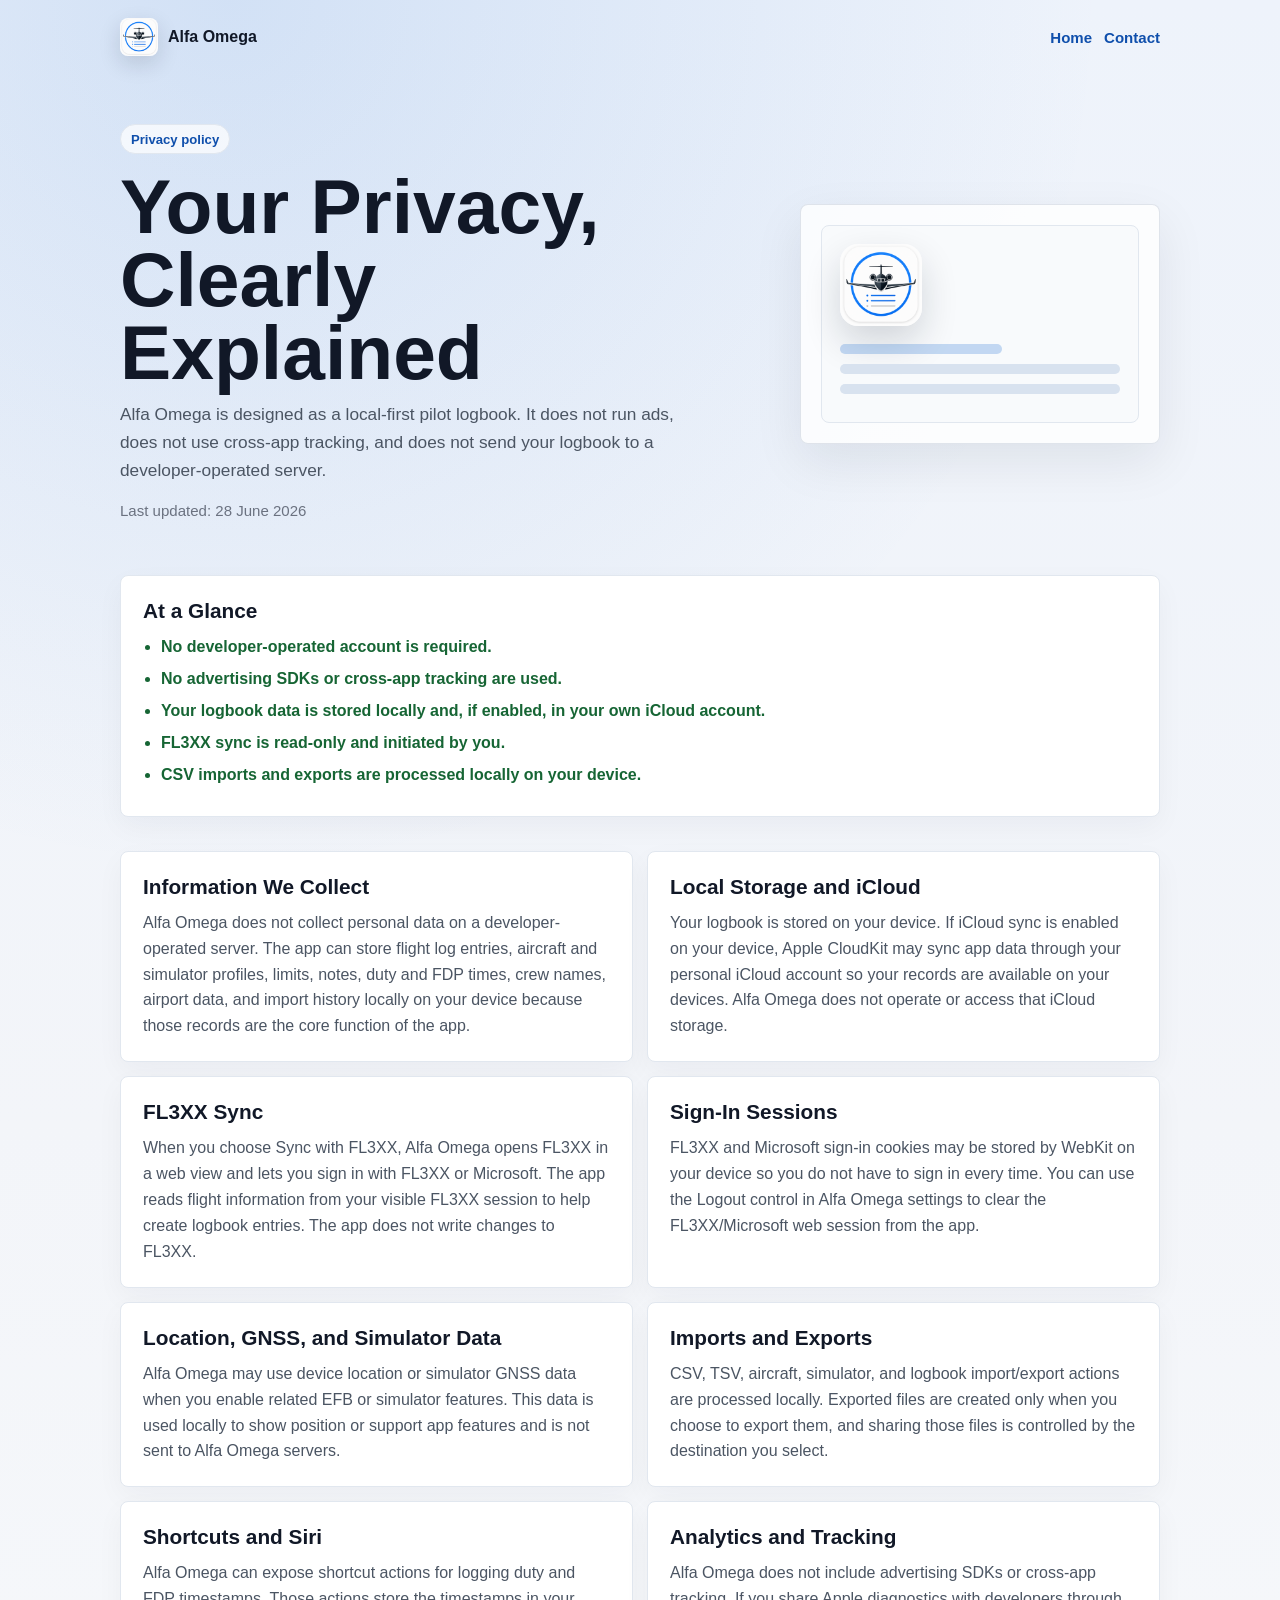
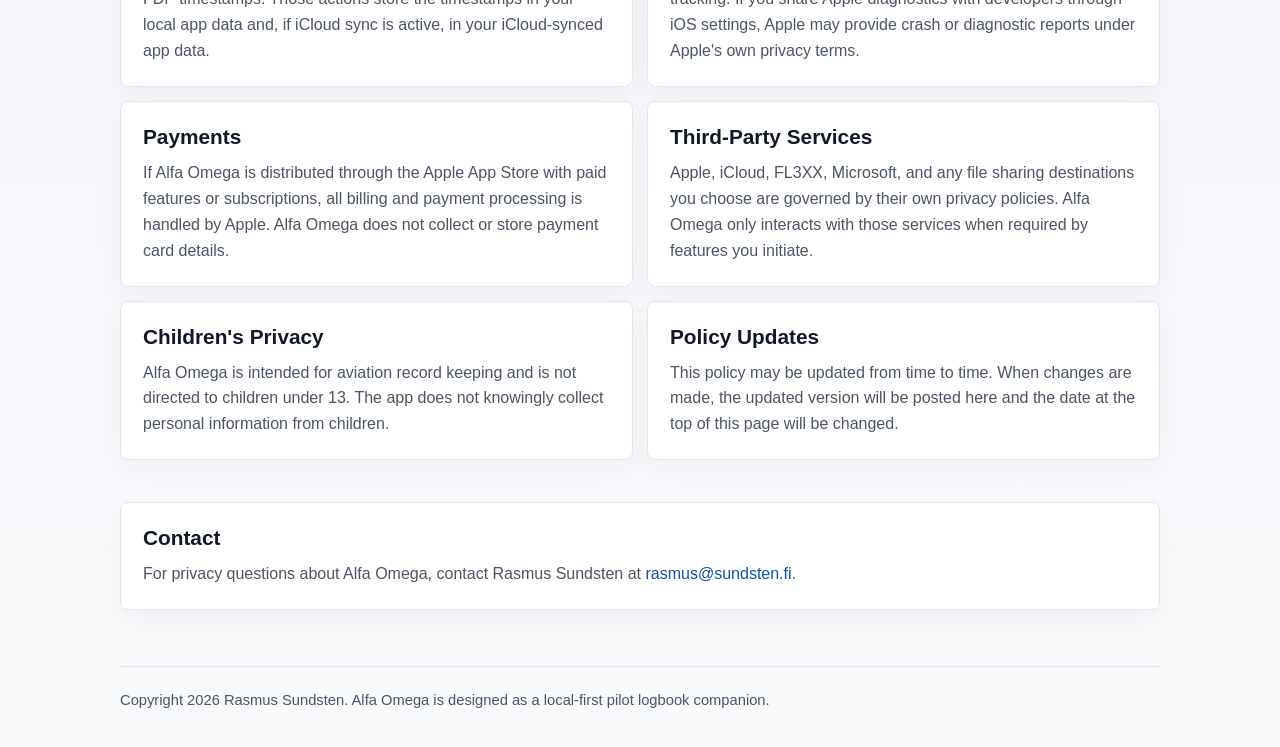
==== privacy-policy/index.html @ 5c8e9109 "Publish static site for GitHub Pages" ====
<!doctype html>
<html lang="en">
<head>
  <meta charset="utf-8">
  <meta name="viewport" content="width=device-width, initial-scale=1">
  <meta name="description" content="Alfa Omega privacy policy.">
  <title>Alfa Omega Privacy Policy</title>
  <link rel="stylesheet" href="../styles.css">
</head>
<body>
  <header class="shell nav">
    <a class="brand" href="../" aria-label="Alfa Omega home">
      <img src="../assets/alfa-omega-icon.png" alt="">
      <span>Alfa Omega</span>
    </a>
    <nav class="nav-links" aria-label="Page navigation">
      <a href="../">Home</a>
      <a href="#contact">Contact</a>
    </nav>
  </header>

  <main>
    <section class="shell hero">
      <div class="hero-copy">
        <span class="pill">Privacy policy</span>
        <h1>Your Privacy, Clearly Explained</h1>
        <p class="lead">Alfa Omega is designed as a local-first pilot logbook. It does not run ads, does not use cross-app tracking, and does not send your logbook to a developer-operated server.</p>
        <p class="meta">Last updated: 28 June 2026</p>
      </div>
      <aside class="device" aria-label="Alfa Omega app icon">
        <div class="device-screen">
          <img class="app-icon" src="../assets/alfa-omega-icon.png" alt="Alfa Omega app icon">
          <div class="mock-line short"></div>
          <div class="mock-line"></div>
          <div class="mock-line"></div>
        </div>
      </aside>
    </section>

    <section class="shell band">
      <article class="card summary">
        <h2>At a Glance</h2>
        <ul>
          <li>No developer-operated account is required.</li>
          <li>No advertising SDKs or cross-app tracking are used.</li>
          <li>Your logbook data is stored locally and, if enabled, in your own iCloud account.</li>
          <li>FL3XX sync is read-only and initiated by you.</li>
          <li>CSV imports and exports are processed locally on your device.</li>
        </ul>
      </article>
    </section>

    <section class="shell policy">
      <div class="grid">
        <article class="card">
          <h2>Information We Collect</h2>
          <p>Alfa Omega does not collect personal data on a developer-operated server. The app can store flight log entries, aircraft and simulator profiles, limits, notes, duty and FDP times, crew names, airport data, and import history locally on your device because those records are the core function of the app.</p>
        </article>
        <article class="card">
          <h2>Local Storage and iCloud</h2>
          <p>Your logbook is stored on your device. If iCloud sync is enabled on your device, Apple CloudKit may sync app data through your personal iCloud account so your records are available on your devices. Alfa Omega does not operate or access that iCloud storage.</p>
        </article>
        <article class="card">
          <h2>FL3XX Sync</h2>
          <p>When you choose Sync with FL3XX, Alfa Omega opens FL3XX in a web view and lets you sign in with FL3XX or Microsoft. The app reads flight information from your visible FL3XX session to help create logbook entries. The app does not write changes to FL3XX.</p>
        </article>
        <article class="card">
          <h2>Sign-In Sessions</h2>
          <p>FL3XX and Microsoft sign-in cookies may be stored by WebKit on your device so you do not have to sign in every time. You can use the Logout control in Alfa Omega settings to clear the FL3XX/Microsoft web session from the app.</p>
        </article>
        <article class="card">
          <h2>Location, GNSS, and Simulator Data</h2>
          <p>Alfa Omega may use device location or simulator GNSS data when you enable related EFB or simulator features. This data is used locally to show position or support app features and is not sent to Alfa Omega servers.</p>
        </article>
        <article class="card">
          <h2>Imports and Exports</h2>
          <p>CSV, TSV, aircraft, simulator, and logbook import/export actions are processed locally. Exported files are created only when you choose to export them, and sharing those files is controlled by the destination you select.</p>
        </article>
        <article class="card">
          <h2>Shortcuts and Siri</h2>
          <p>Alfa Omega can expose shortcut actions for logging duty and FDP timestamps. Those actions store the timestamps in your local app data and, if iCloud sync is active, in your iCloud-synced app data.</p>
        </article>
        <article class="card">
          <h2>Analytics and Tracking</h2>
          <p>Alfa Omega does not include advertising SDKs or cross-app tracking. If you share Apple diagnostics with developers through iOS settings, Apple may provide crash or diagnostic reports under Apple's own privacy terms.</p>
        </article>
        <article class="card">
          <h2>Payments</h2>
          <p>If Alfa Omega is distributed through the Apple App Store with paid features or subscriptions, all billing and payment processing is handled by Apple. Alfa Omega does not collect or store payment card details.</p>
        </article>
        <article class="card">
          <h2>Third-Party Services</h2>
          <p>Apple, iCloud, FL3XX, Microsoft, and any file sharing destinations you choose are governed by their own privacy policies. Alfa Omega only interacts with those services when required by features you initiate.</p>
        </article>
        <article class="card">
          <h2>Children's Privacy</h2>
          <p>Alfa Omega is intended for aviation record keeping and is not directed to children under 13. The app does not knowingly collect personal information from children.</p>
        </article>
        <article class="card">
          <h2>Policy Updates</h2>
          <p>This policy may be updated from time to time. When changes are made, the updated version will be posted here and the date at the top of this page will be changed.</p>
        </article>
      </div>
    </section>

    <section id="contact" class="shell contact">
      <article class="card">
        <h2>Contact</h2>
        <p>For privacy questions about Alfa Omega, contact Rasmus Sundsten at <a href="mailto:rasmus@sundsten.fi">rasmus@sundsten.fi</a>.</p>
      </article>
    </section>
  </main>

  <footer class="shell footer">
    <p>Copyright 2026 Rasmus Sundsten. Alfa Omega is designed as a local-first pilot logbook companion.</p>
  </footer>
</body>
</html>
---- styles.css ----
:root {
  color-scheme: light;
  --bg: #f3f5f9;
  --panel: #ffffff;
  --ink: #111827;
  --muted: #4b5563;
  --soft: #6b7280;
  --line: #e1e7ef;
  --accent: #1769d1;
  --accent-strong: #0f4fac;
  --ok: #166534;
  --shadow: 0 18px 50px rgba(15, 23, 42, 0.08);
}

* {
  box-sizing: border-box;
}

html {
  scroll-behavior: smooth;
}

body {
  margin: 0;
  font-family: -apple-system, BlinkMacSystemFont, "SF Pro Text", "Segoe UI", Roboto, Arial, sans-serif;
  background:
    radial-gradient(circle at 18% 0%, rgba(23, 105, 209, 0.13), transparent 34%),
    linear-gradient(180deg, #eef3fb 0%, var(--bg) 48%, #f8fafc 100%);
  color: var(--ink);
}

a {
  color: var(--accent-strong);
  text-decoration: none;
}

a:hover {
  text-decoration: underline;
}

.shell {
  width: min(1040px, calc(100% - 32px));
  margin: 0 auto;
}

.nav {
  display: flex;
  align-items: center;
  justify-content: space-between;
  gap: 16px;
  padding: 18px 0;
}

.brand {
  display: inline-flex;
  align-items: center;
  gap: 10px;
  color: var(--ink);
  font-weight: 800;
}

.brand img {
  width: 38px;
  height: 38px;
  border-radius: 8px;
  box-shadow: 0 8px 22px rgba(15, 23, 42, 0.14);
}

.nav-links {
  display: flex;
  align-items: center;
  gap: 12px;
  font-size: 0.94rem;
  font-weight: 700;
}

.button {
  display: inline-flex;
  align-items: center;
  justify-content: center;
  min-height: 40px;
  padding: 0 14px;
  border: 1px solid rgba(23, 105, 209, 0.25);
  border-radius: 8px;
  background: var(--accent);
  color: #fff;
  font-weight: 800;
  box-shadow: 0 12px 28px rgba(23, 105, 209, 0.22);
}

.button:hover {
  text-decoration: none;
  background: var(--accent-strong);
}

.hero {
  display: grid;
  grid-template-columns: minmax(0, 1.1fr) minmax(260px, 0.9fr);
  gap: 28px;
  align-items: center;
  padding: 50px 0 34px;
}

.hero-copy {
  min-width: 0;
}

.pill {
  display: inline-flex;
  align-items: center;
  gap: 8px;
  min-height: 30px;
  padding: 0 10px;
  border: 1px solid var(--line);
  border-radius: 999px;
  background: rgba(255, 255, 255, 0.72);
  color: var(--accent-strong);
  font-size: 0.82rem;
  font-weight: 800;
}

h1 {
  margin: 16px 0 12px;
  font-size: clamp(2.35rem, 6vw, 4.8rem);
  line-height: 0.95;
  letter-spacing: 0;
}

h2 {
  margin: 0 0 10px;
  font-size: 1.3rem;
  line-height: 1.25;
}

p,
li {
  color: var(--muted);
  line-height: 1.62;
}

p {
  margin: 0;
}

.lead {
  max-width: 680px;
  font-size: 1.08rem;
}

.meta {
  margin-top: 14px;
  color: var(--soft);
  font-size: 0.94rem;
}

.device {
  justify-self: end;
  width: min(100%, 360px);
  border: 1px solid rgba(148, 163, 184, 0.28);
  border-radius: 8px;
  background: rgba(255, 255, 255, 0.8);
  box-shadow: var(--shadow);
  padding: 20px;
}

.device-screen {
  border: 1px solid var(--line);
  border-radius: 8px;
  background: #f8fafc;
  padding: 18px;
}

.app-icon {
  width: 82px;
  height: 82px;
  border-radius: 18px;
  display: block;
  margin-bottom: 18px;
  box-shadow: 0 16px 36px rgba(15, 23, 42, 0.16);
}

.mock-line {
  height: 10px;
  margin: 10px 0;
  border-radius: 999px;
  background: #d8e2ef;
}

.mock-line.short {
  width: 58%;
  background: rgba(23, 105, 209, 0.24);
}

.mock-row {
  display: grid;
  grid-template-columns: 1fr 64px;
  gap: 12px;
  align-items: center;
  margin-top: 18px;
  padding-top: 16px;
  border-top: 1px solid var(--line);
}

.mock-badge {
  min-height: 34px;
  border-radius: 8px;
  background: #e8f1ff;
}

.band {
  padding: 18px 0;
}

.card {
  background: var(--panel);
  border: 1px solid var(--line);
  border-radius: 8px;
  padding: 22px;
  box-shadow: 0 10px 28px rgba(15, 23, 42, 0.04);
}

.summary ul {
  margin: 8px 0 0;
  padding-left: 18px;
}

.summary li {
  margin: 6px 0;
  color: var(--ok);
  font-weight: 700;
}

.grid {
  display: grid;
  grid-template-columns: repeat(2, minmax(0, 1fr));
  gap: 14px;
}

.policy {
  display: grid;
  gap: 14px;
  padding: 16px 0 42px;
}

.contact {
  margin-bottom: 56px;
}

.footer {
  border-top: 1px solid var(--line);
  padding: 22px 0 34px;
  color: var(--soft);
  font-size: 0.92rem;
}

@media (max-width: 780px) {
  .shell {
    width: min(100% - 28px, 1040px);
  }

  .nav {
    align-items: flex-start;
    flex-direction: column;
  }

  .hero {
    grid-template-columns: 1fr;
    padding-top: 28px;
  }

  .device {
    justify-self: stretch;
    width: 100%;
  }

  .grid {
    grid-template-columns: 1fr;
  }
}
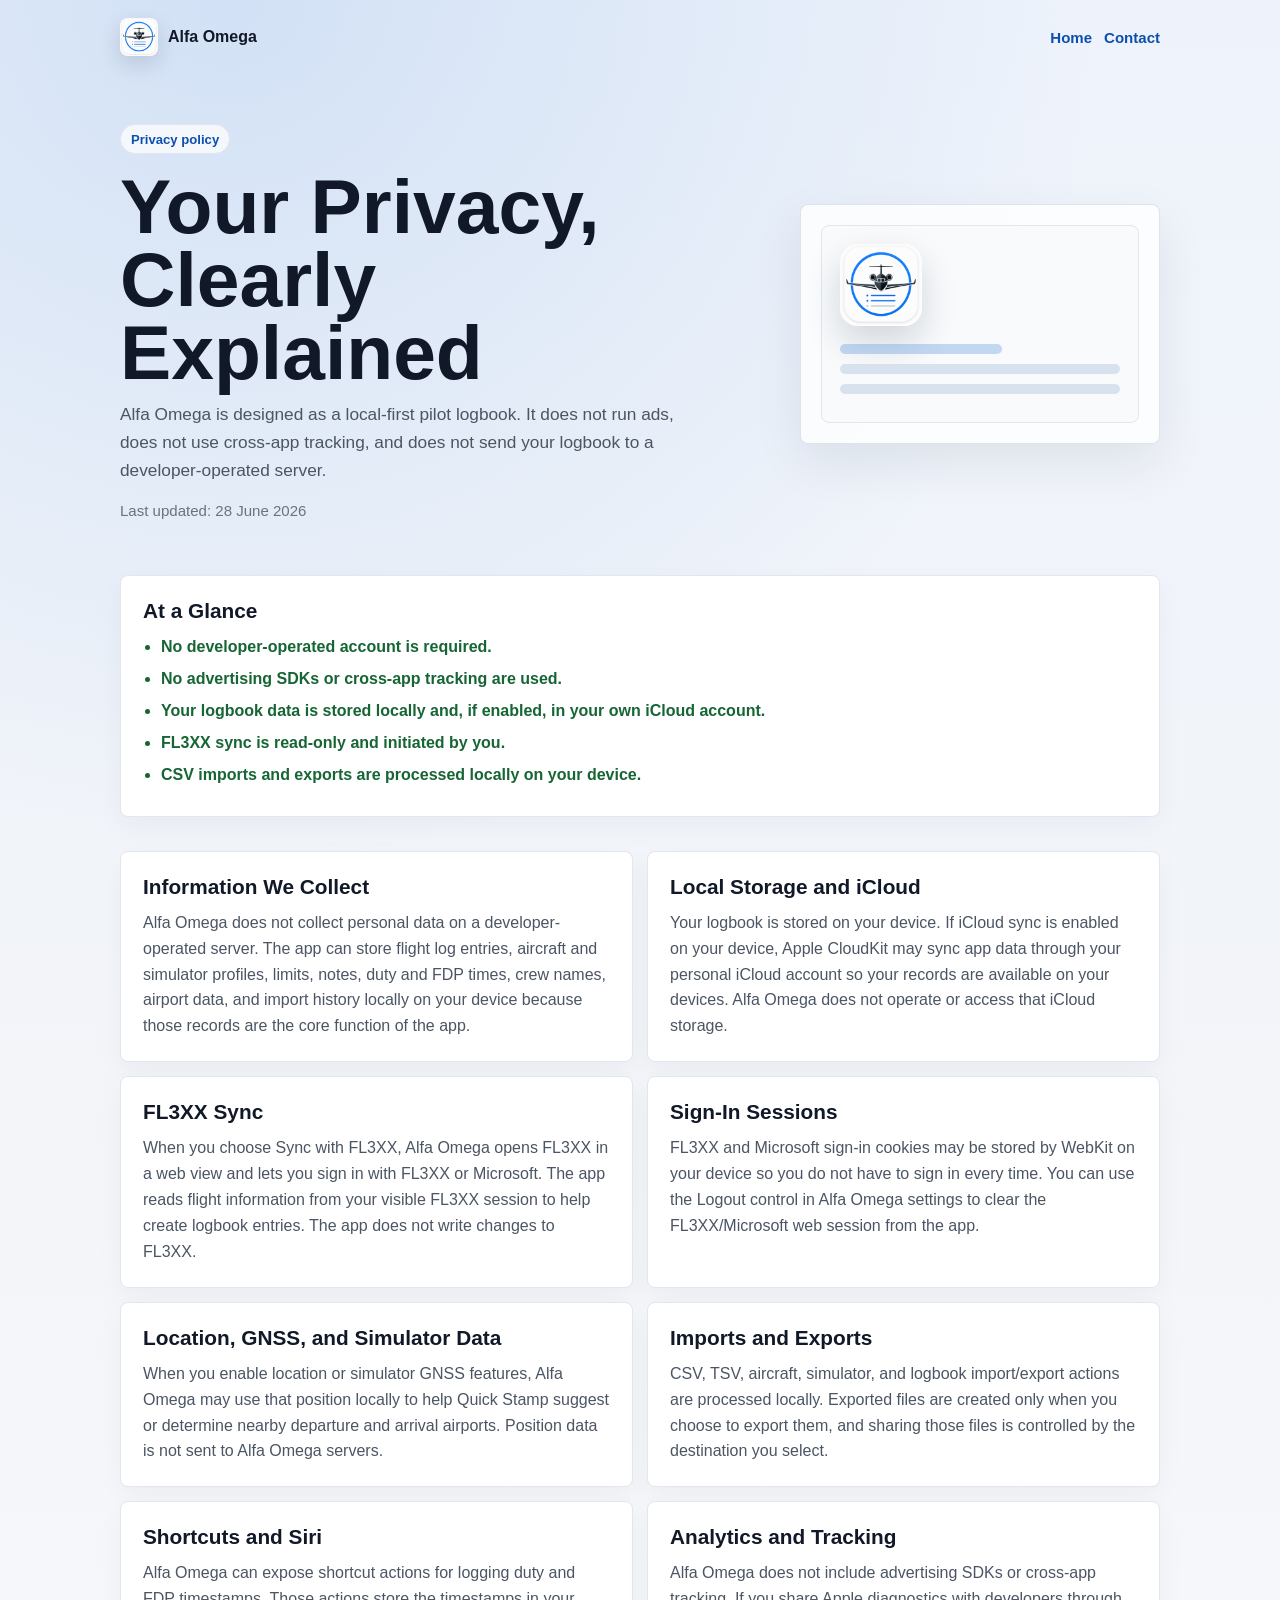
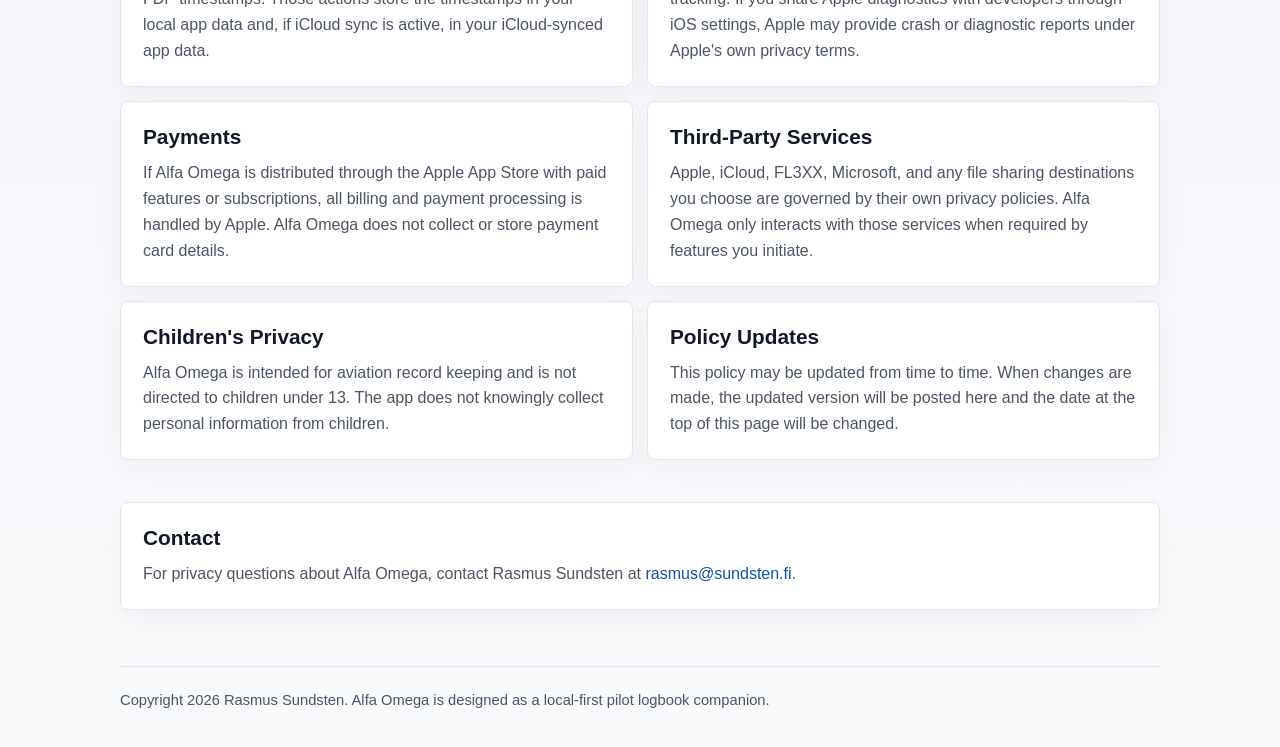
==== commit fd24aa8e: "Clarify GNSS privacy wording" ====
--- a/privacy-policy/index.html
+++ b/privacy-policy/index.html
@@ -70,7 +70,7 @@
         </article>
         <article class="card">
           <h2>Location, GNSS, and Simulator Data</h2>
-          <p>Alfa Omega may use device location or simulator GNSS data when you enable related EFB or simulator features. This data is used locally to show position or support app features and is not sent to Alfa Omega servers.</p>
+          <p>When you enable location or simulator GNSS features, Alfa Omega may use that position locally to help Quick Stamp suggest or determine nearby departure and arrival airports. Position data is not sent to Alfa Omega servers.</p>
         </article>
         <article class="card">
           <h2>Imports and Exports</h2>
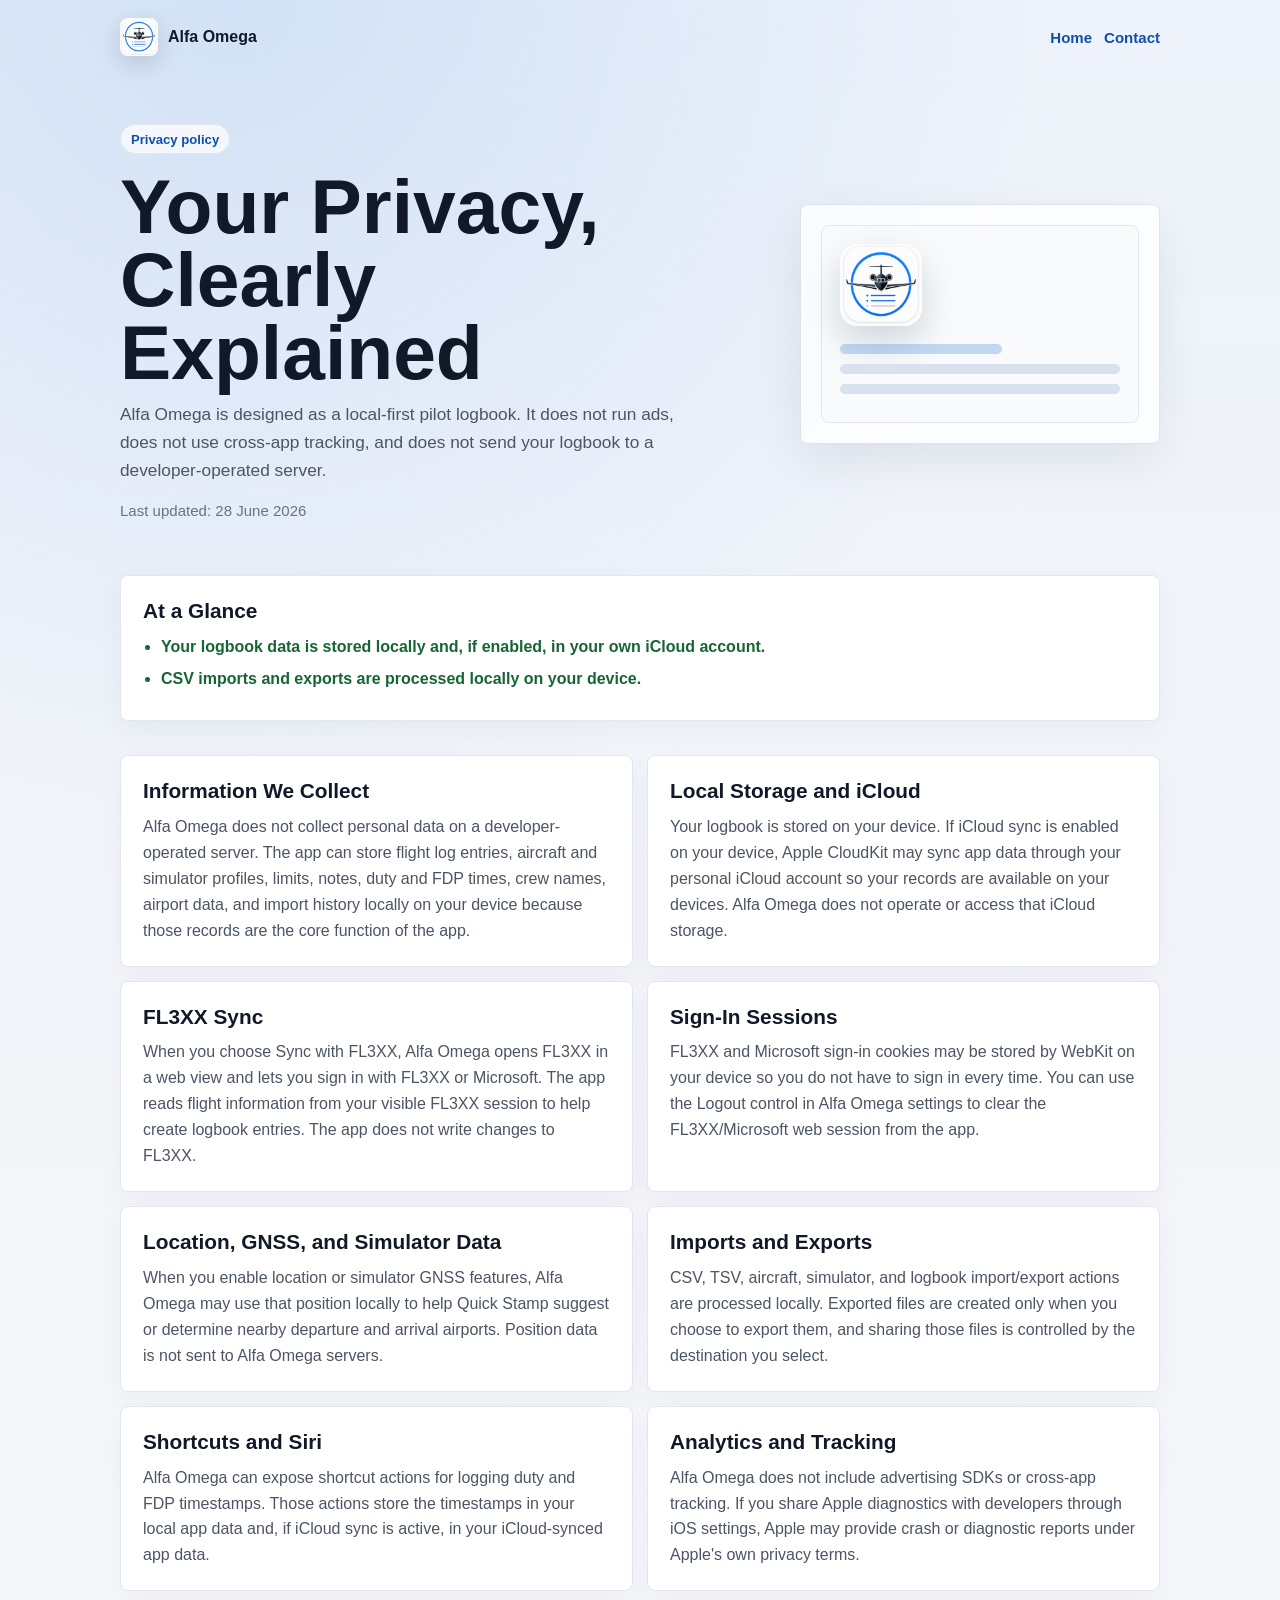
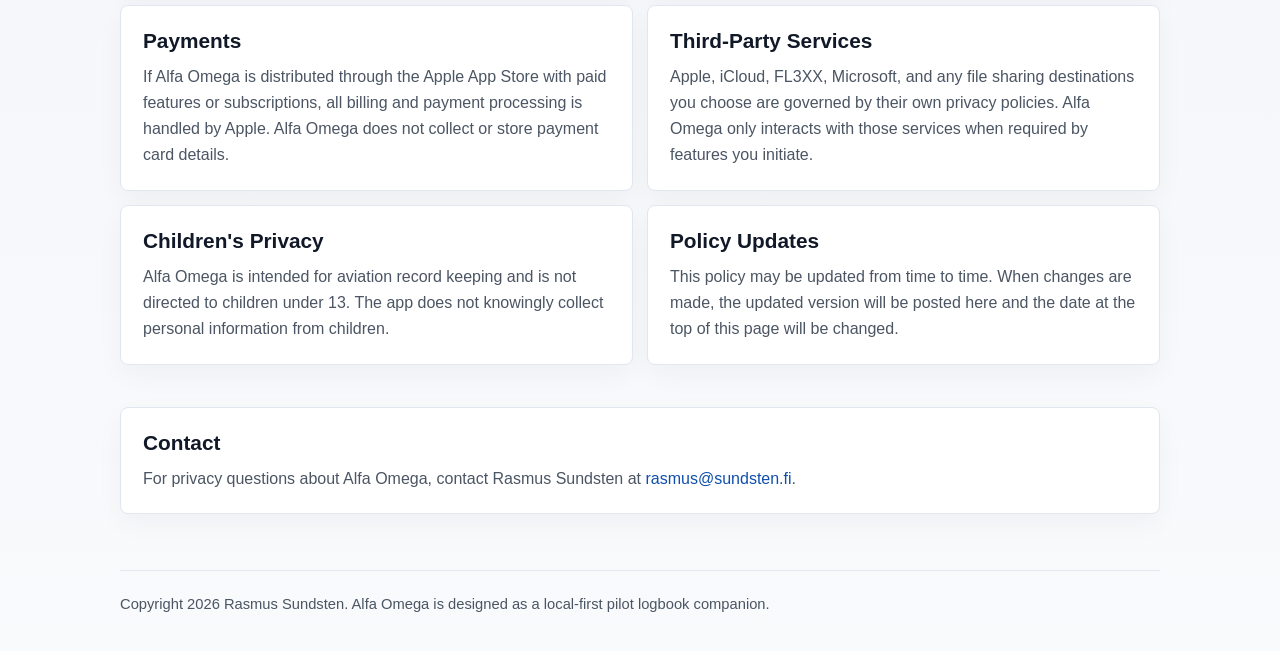
==== commit 900d3a93: "Remove redundant privacy bullets" ====
--- a/privacy-policy/index.html
+++ b/privacy-policy/index.html
@@ -41,10 +41,7 @@
       <article class="card summary">
         <h2>At a Glance</h2>
         <ul>
-          <li>No developer-operated account is required.</li>
-          <li>No advertising SDKs or cross-app tracking are used.</li>
           <li>Your logbook data is stored locally and, if enabled, in your own iCloud account.</li>
-          <li>FL3XX sync is read-only and initiated by you.</li>
           <li>CSV imports and exports are processed locally on your device.</li>
         </ul>
       </article>
@@ -116,4 +113,3 @@
   </footer>
 </body>
 </html>
-
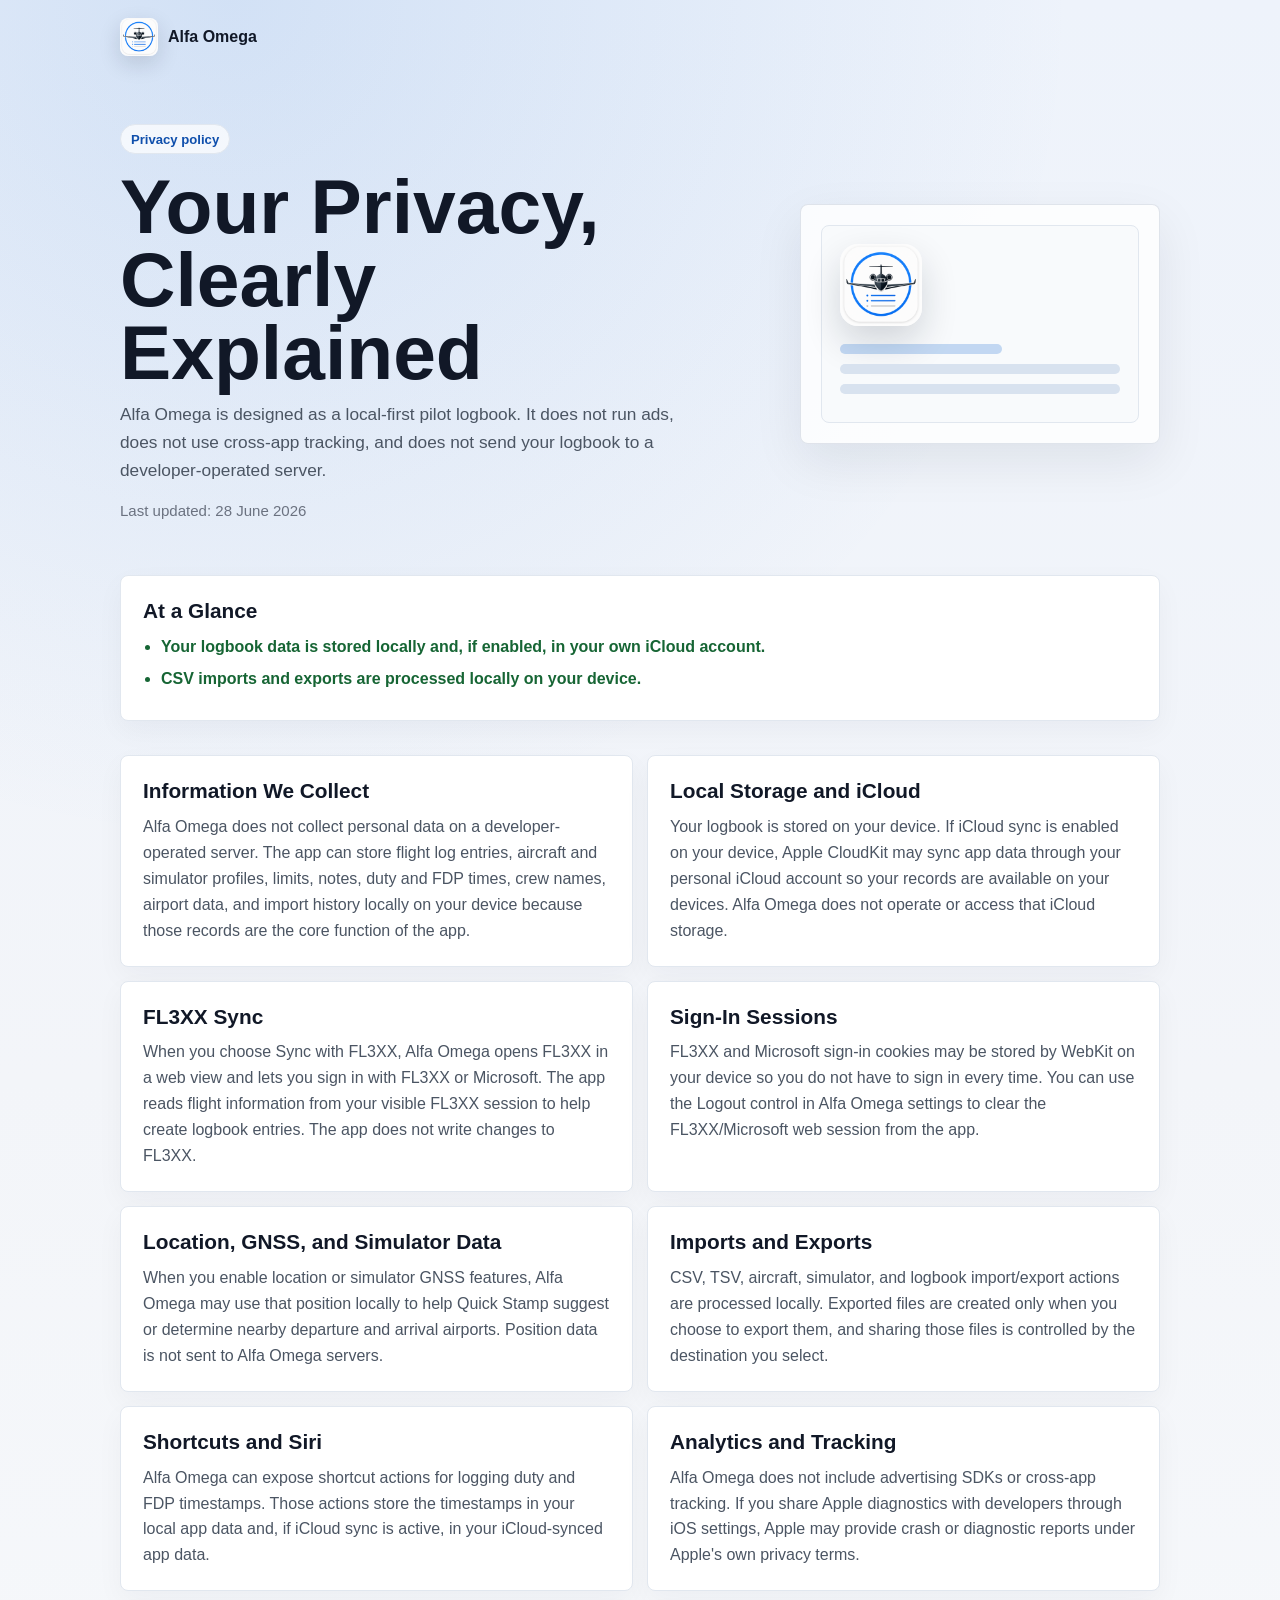
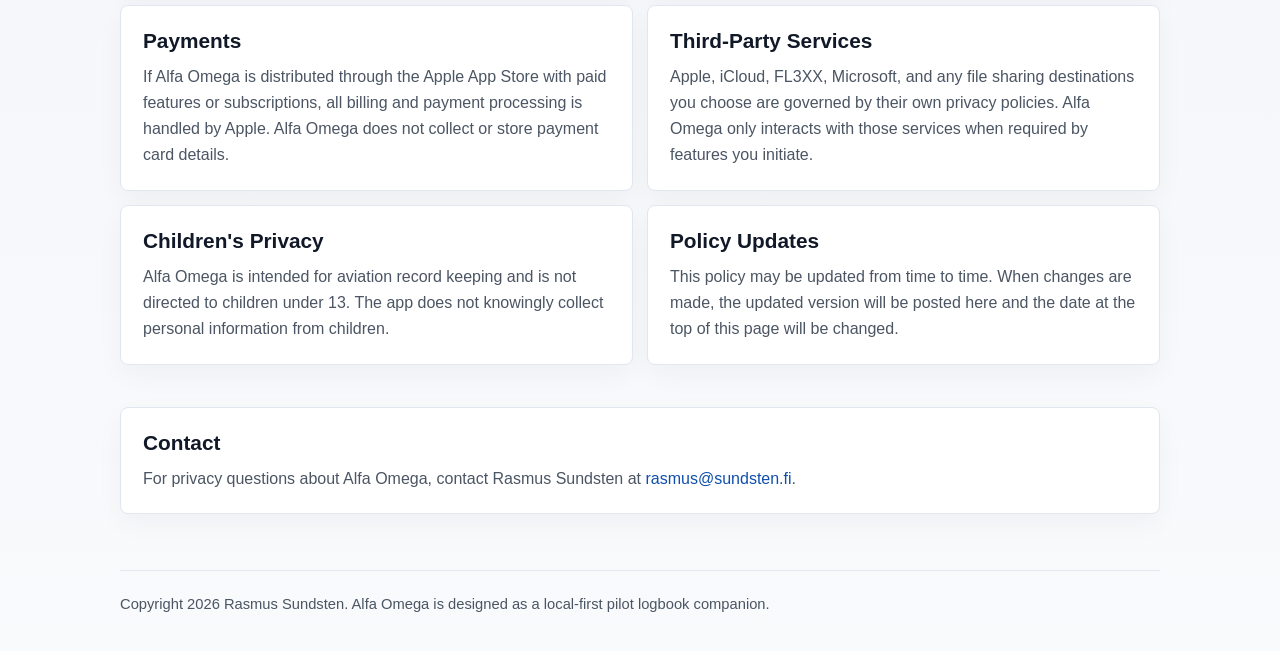
==== commit af0343e1: "Remove landing page navigation" ====
--- a/privacy-policy/index.html
+++ b/privacy-policy/index.html
@@ -13,10 +13,6 @@
       <img src="../assets/alfa-omega-icon.png" alt="">
       <span>Alfa Omega</span>
     </a>
-    <nav class="nav-links" aria-label="Page navigation">
-      <a href="../">Home</a>
-      <a href="#contact">Contact</a>
-    </nav>
   </header>
 
   <main>
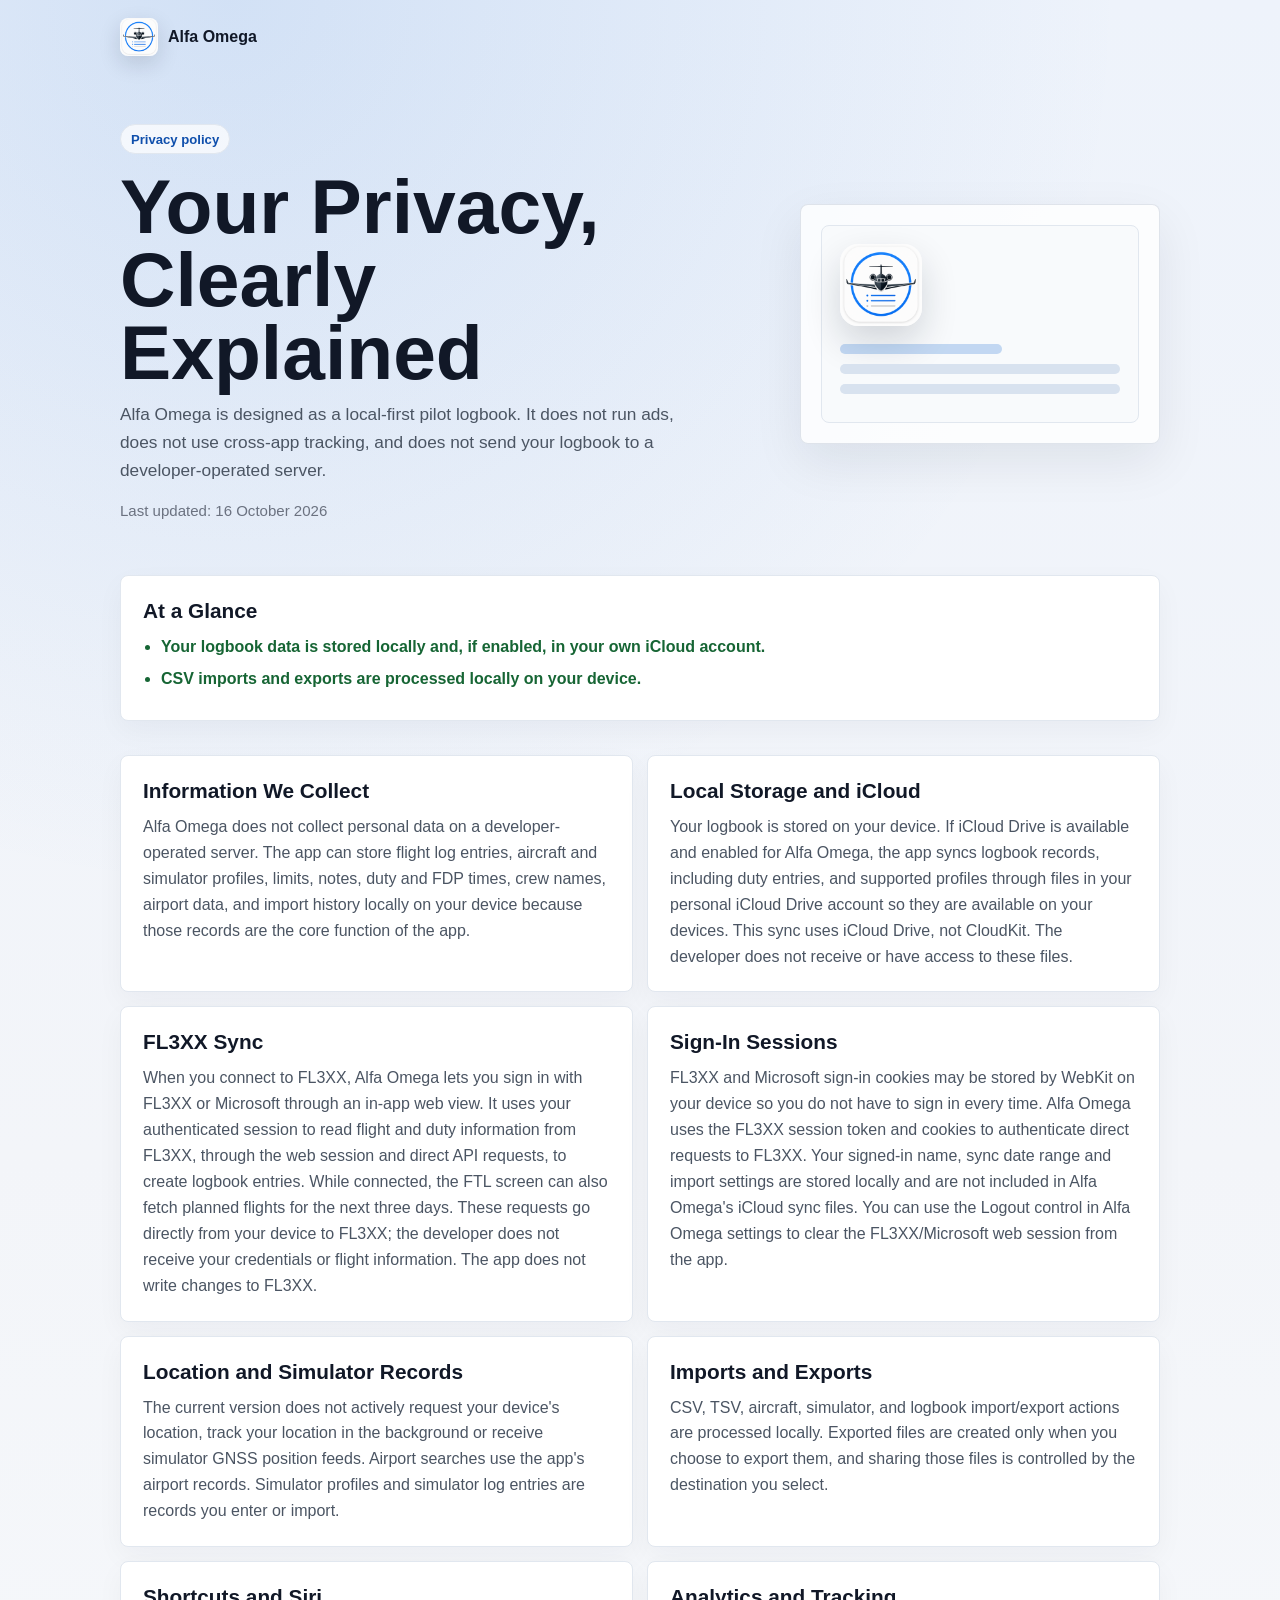
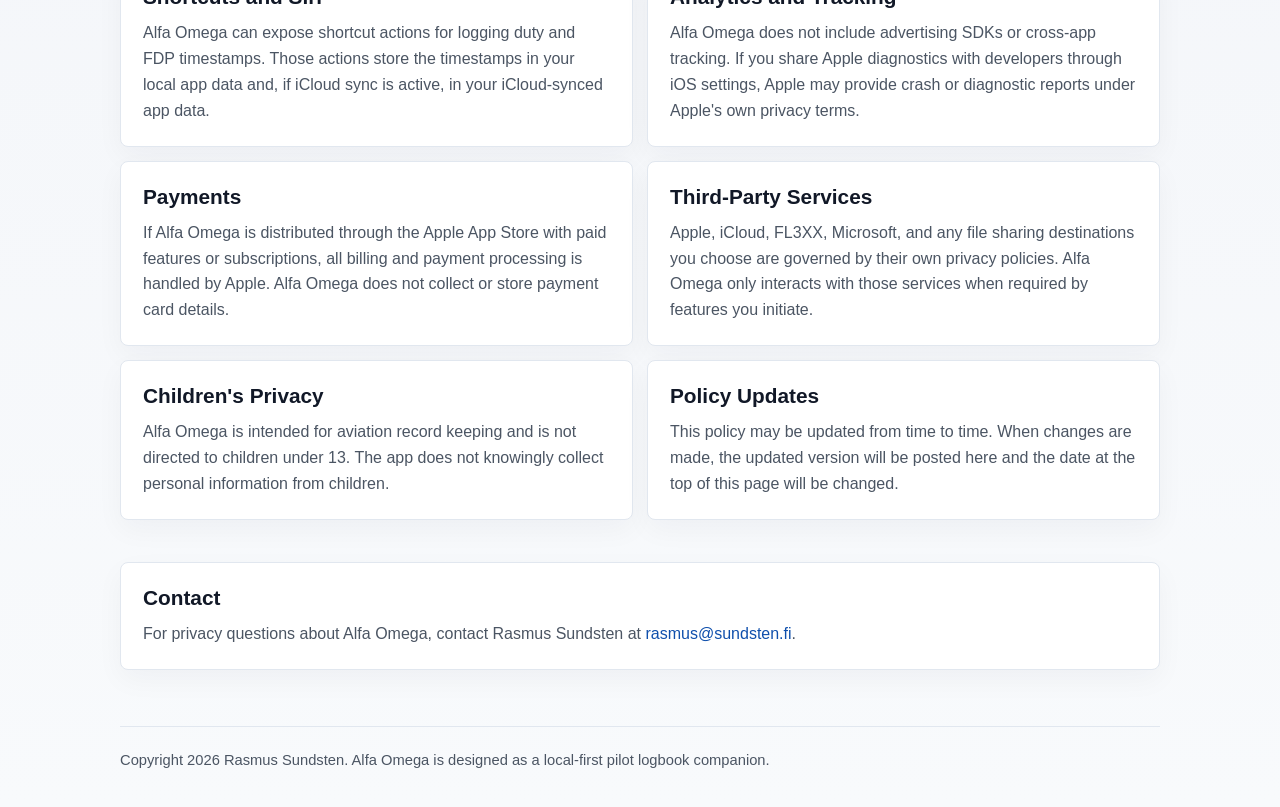
==== commit 9378eab5: "Publish corrected Alfa Omega privacy policy dated 16 October 2026" ====
--- a/privacy-policy/index.html
+++ b/privacy-policy/index.html
@@ -21,7 +21,7 @@
         <span class="pill">Privacy policy</span>
         <h1>Your Privacy, Clearly Explained</h1>
         <p class="lead">Alfa Omega is designed as a local-first pilot logbook. It does not run ads, does not use cross-app tracking, and does not send your logbook to a developer-operated server.</p>
-        <p class="meta">Last updated: 28 June 2026</p>
+        <p class="meta">Last updated: 16 October 2026</p>
       </div>
       <aside class="device" aria-label="Alfa Omega app icon">
         <div class="device-screen">
@@ -51,19 +51,19 @@
         </article>
         <article class="card">
           <h2>Local Storage and iCloud</h2>
-          <p>Your logbook is stored on your device. If iCloud sync is enabled on your device, Apple CloudKit may sync app data through your personal iCloud account so your records are available on your devices. Alfa Omega does not operate or access that iCloud storage.</p>
+          <p>Your logbook is stored on your device. If iCloud Drive is available and enabled for Alfa Omega, the app syncs logbook records, including duty entries, and supported profiles through files in your personal iCloud Drive account so they are available on your devices. This sync uses iCloud Drive, not CloudKit. The developer does not receive or have access to these files.</p>
         </article>
         <article class="card">
           <h2>FL3XX Sync</h2>
-          <p>When you choose Sync with FL3XX, Alfa Omega opens FL3XX in a web view and lets you sign in with FL3XX or Microsoft. The app reads flight information from your visible FL3XX session to help create logbook entries. The app does not write changes to FL3XX.</p>
+          <p>When you connect to FL3XX, Alfa Omega lets you sign in with FL3XX or Microsoft through an in-app web view. It uses your authenticated session to read flight and duty information from FL3XX, through the web session and direct API requests, to create logbook entries. While connected, the FTL screen can also fetch planned flights for the next three days. These requests go directly from your device to FL3XX; the developer does not receive your credentials or flight information. The app does not write changes to FL3XX.</p>
         </article>
         <article class="card">
           <h2>Sign-In Sessions</h2>
-          <p>FL3XX and Microsoft sign-in cookies may be stored by WebKit on your device so you do not have to sign in every time. You can use the Logout control in Alfa Omega settings to clear the FL3XX/Microsoft web session from the app.</p>
+          <p>FL3XX and Microsoft sign-in cookies may be stored by WebKit on your device so you do not have to sign in every time. Alfa Omega uses the FL3XX session token and cookies to authenticate direct requests to FL3XX. Your signed-in name, sync date range and import settings are stored locally and are not included in Alfa Omega's iCloud sync files. You can use the Logout control in Alfa Omega settings to clear the FL3XX/Microsoft web session from the app.</p>
         </article>
         <article class="card">
-          <h2>Location, GNSS, and Simulator Data</h2>
-          <p>When you enable location or simulator GNSS features, Alfa Omega may use that position locally to help Quick Stamp suggest or determine nearby departure and arrival airports. Position data is not sent to Alfa Omega servers.</p>
+          <h2>Location and Simulator Records</h2>
+          <p>The current version does not actively request your device's location, track your location in the background or receive simulator GNSS position feeds. Airport searches use the app's airport records. Simulator profiles and simulator log entries are records you enter or import.</p>
         </article>
         <article class="card">
           <h2>Imports and Exports</h2>
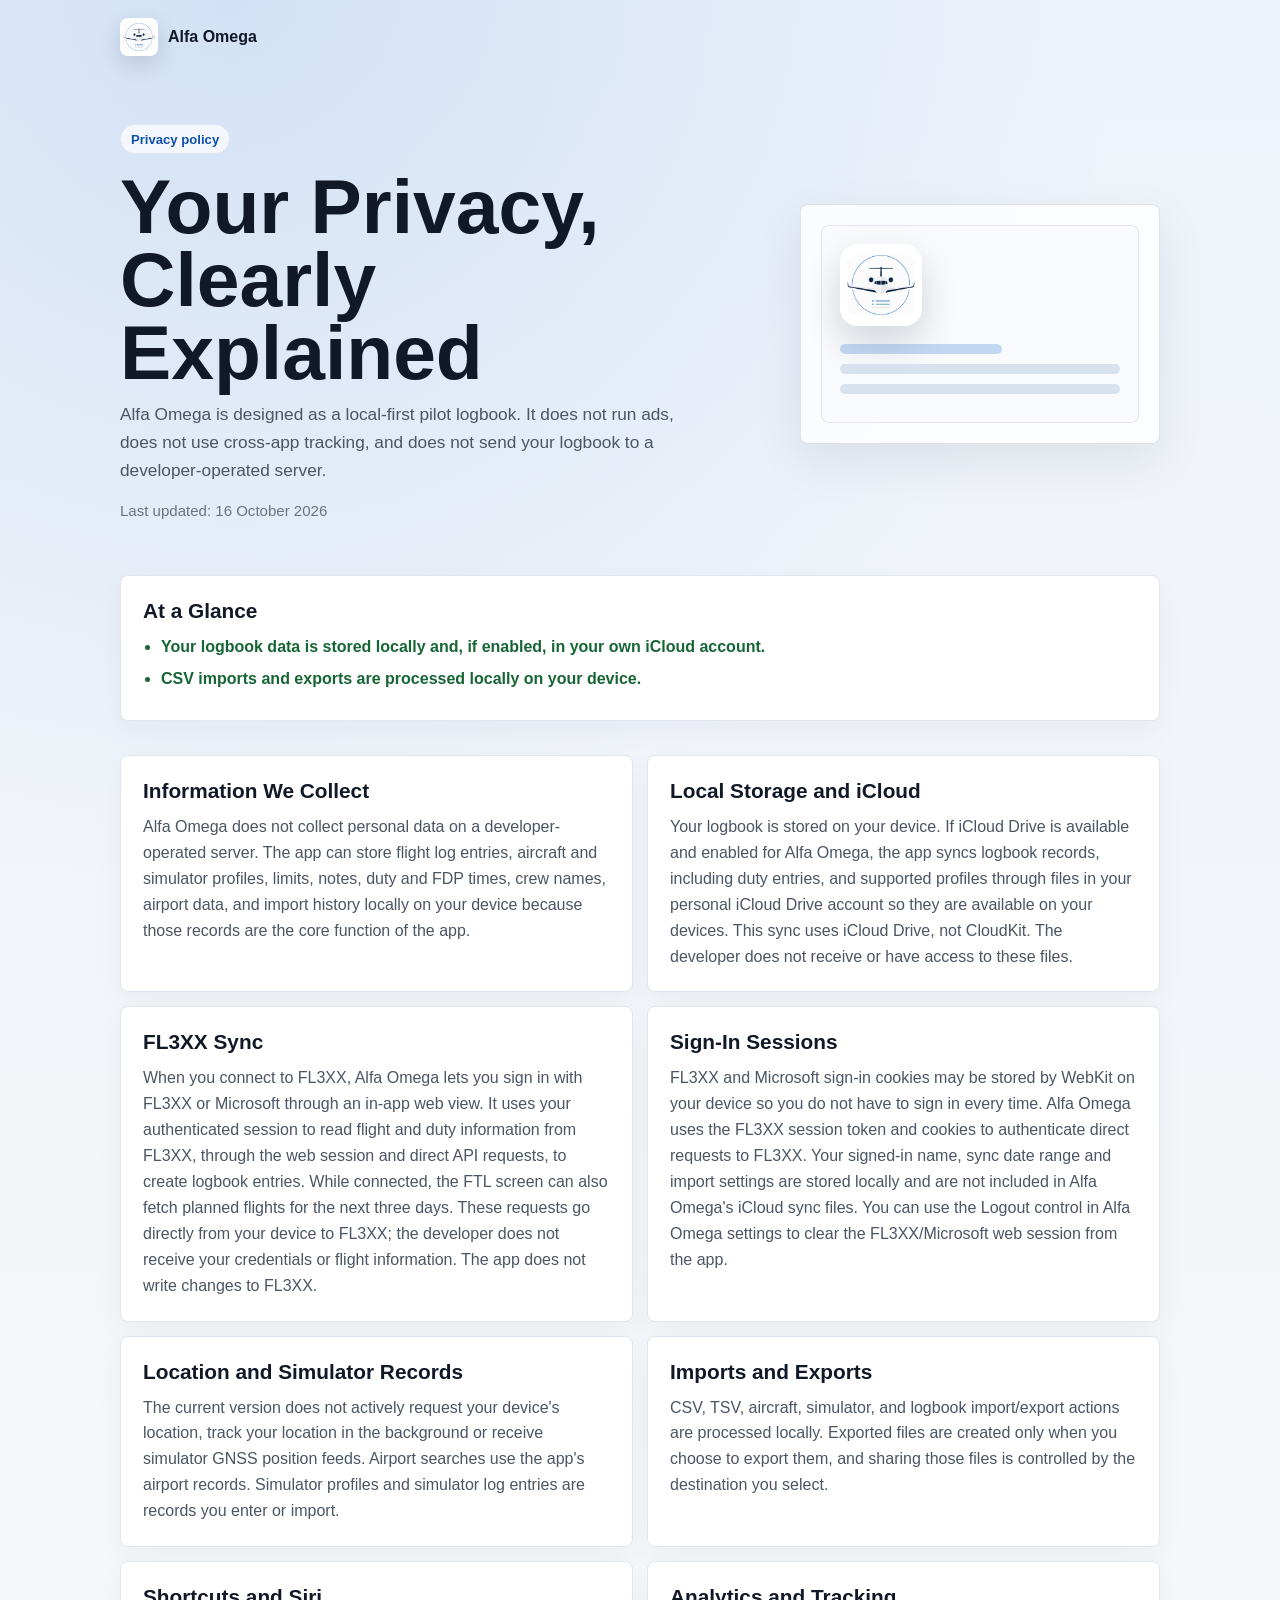
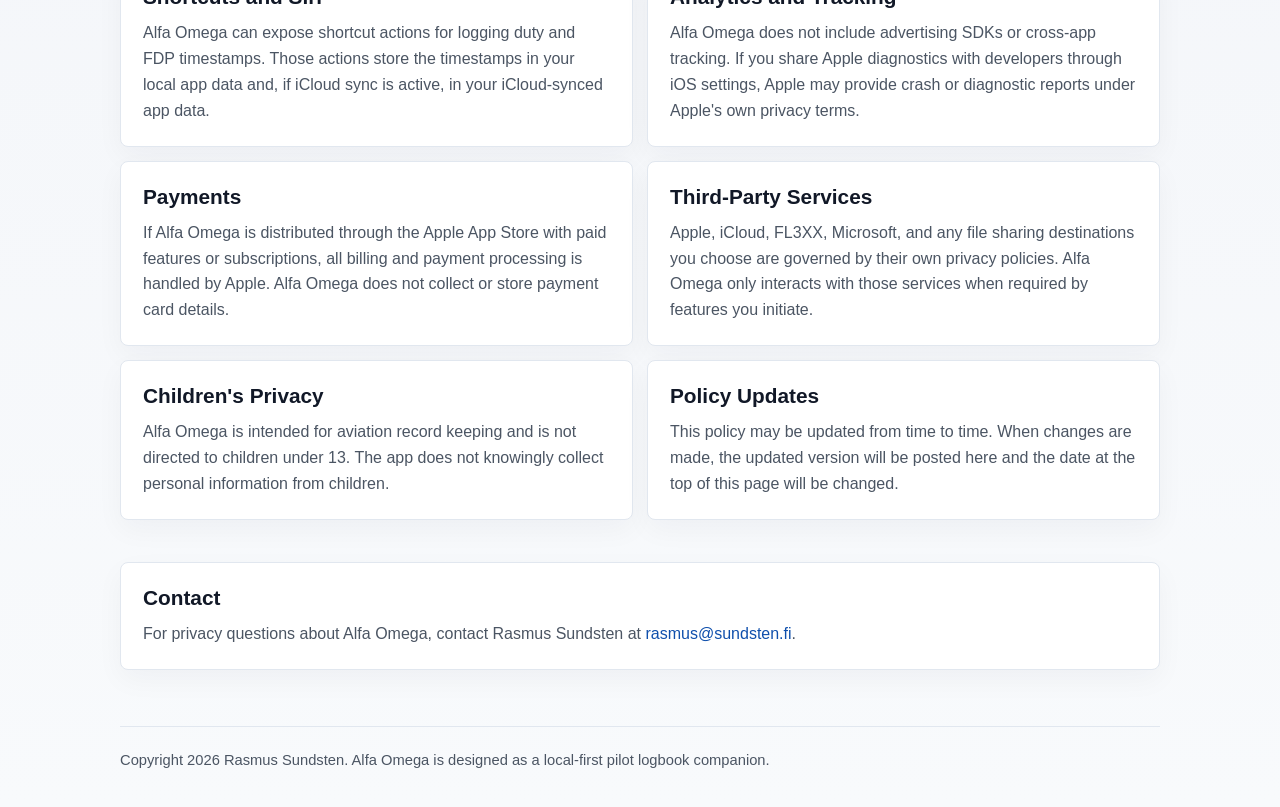
==== commit f54cb938: "Publish current app icon on both policy routes" ====
--- a/privacy-policy/index.html
+++ b/privacy-policy/index.html
@@ -5,12 +5,13 @@
   <meta name="viewport" content="width=device-width, initial-scale=1">
   <meta name="description" content="Alfa Omega privacy policy.">
   <title>Alfa Omega Privacy Policy</title>
+  <link rel="icon" type="image/png" href="../assets/alfa-omega-icon.png?v=20261016">
   <link rel="stylesheet" href="../styles.css">
 </head>
 <body>
   <header class="shell nav">
     <a class="brand" href="../" aria-label="Alfa Omega home">
-      <img src="../assets/alfa-omega-icon.png" alt="">
+      <img src="../assets/alfa-omega-icon.png?v=20261016" alt="">
       <span>Alfa Omega</span>
     </a>
   </header>
@@ -25,7 +26,7 @@
       </div>
       <aside class="device" aria-label="Alfa Omega app icon">
         <div class="device-screen">
-          <img class="app-icon" src="../assets/alfa-omega-icon.png" alt="Alfa Omega app icon">
+          <img class="app-icon" src="../assets/alfa-omega-icon.png?v=20261016" alt="Alfa Omega app icon">
           <div class="mock-line short"></div>
           <div class="mock-line"></div>
           <div class="mock-line"></div>
